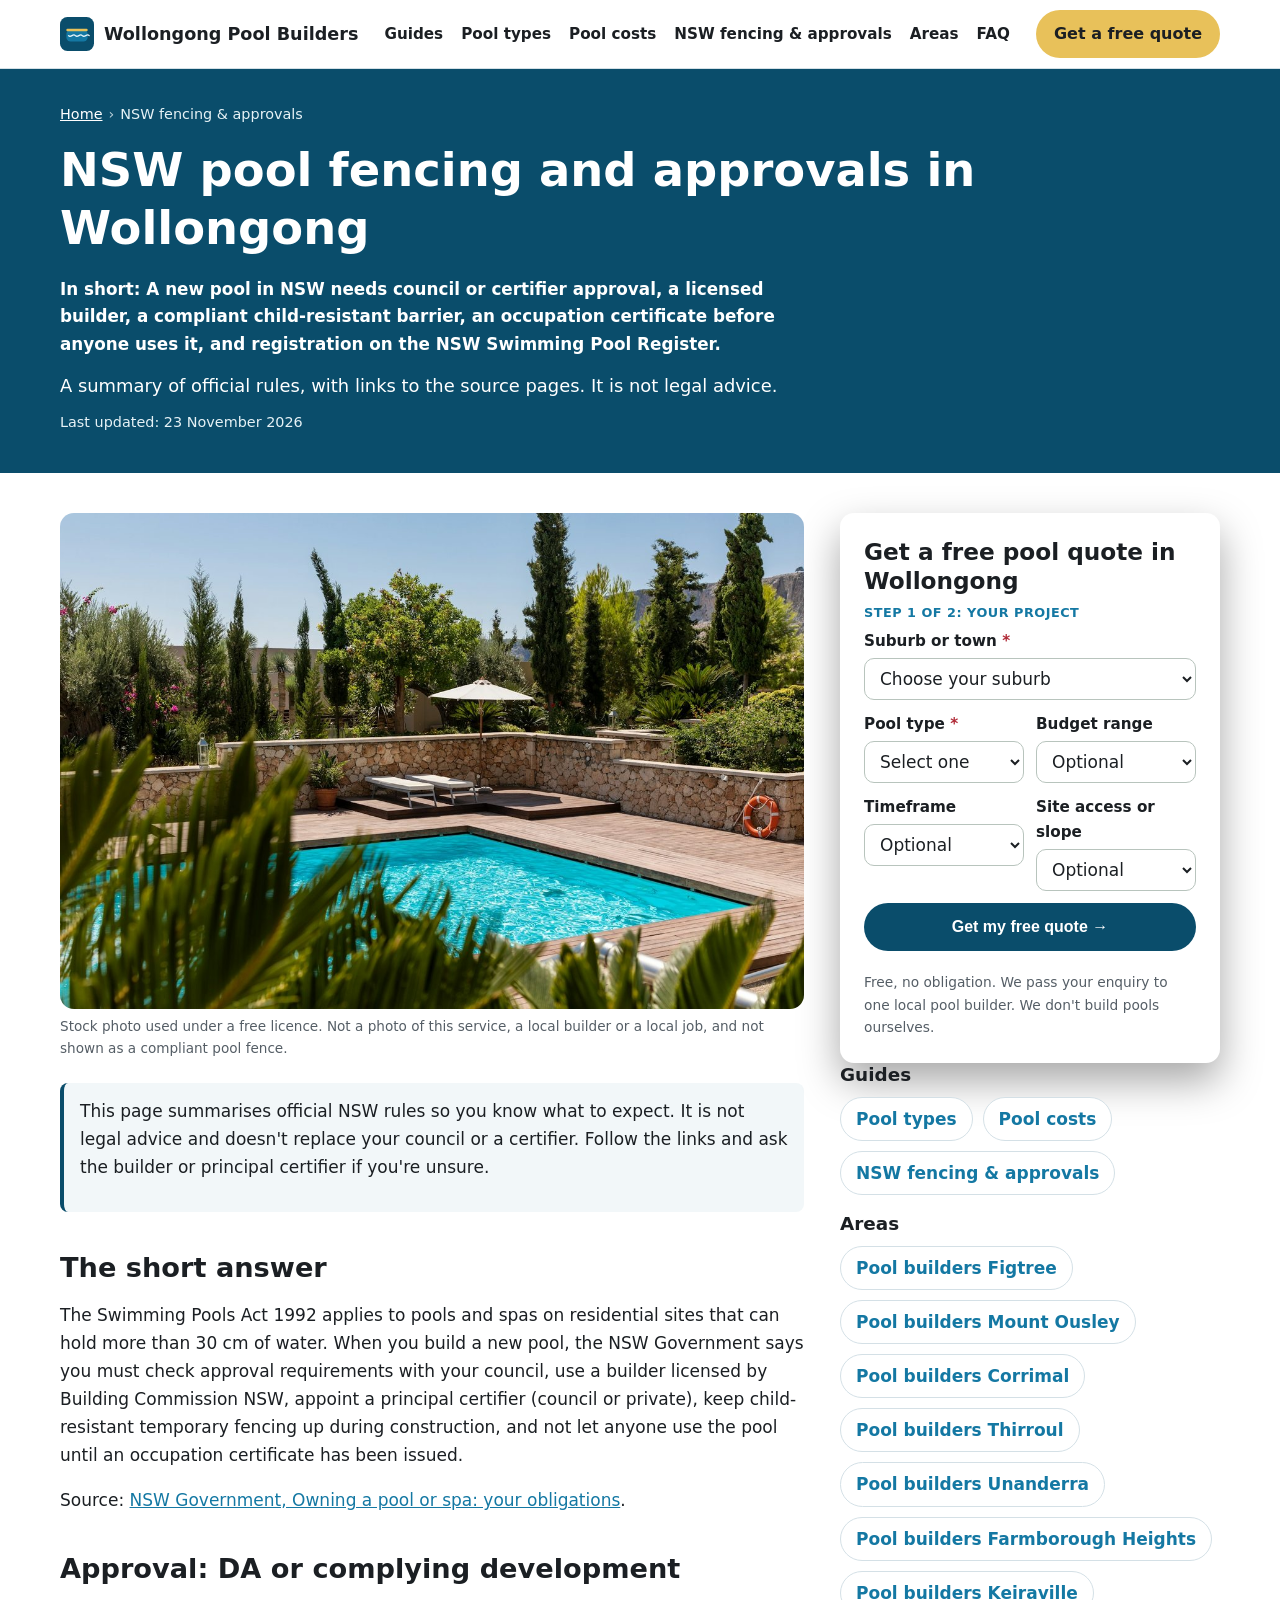
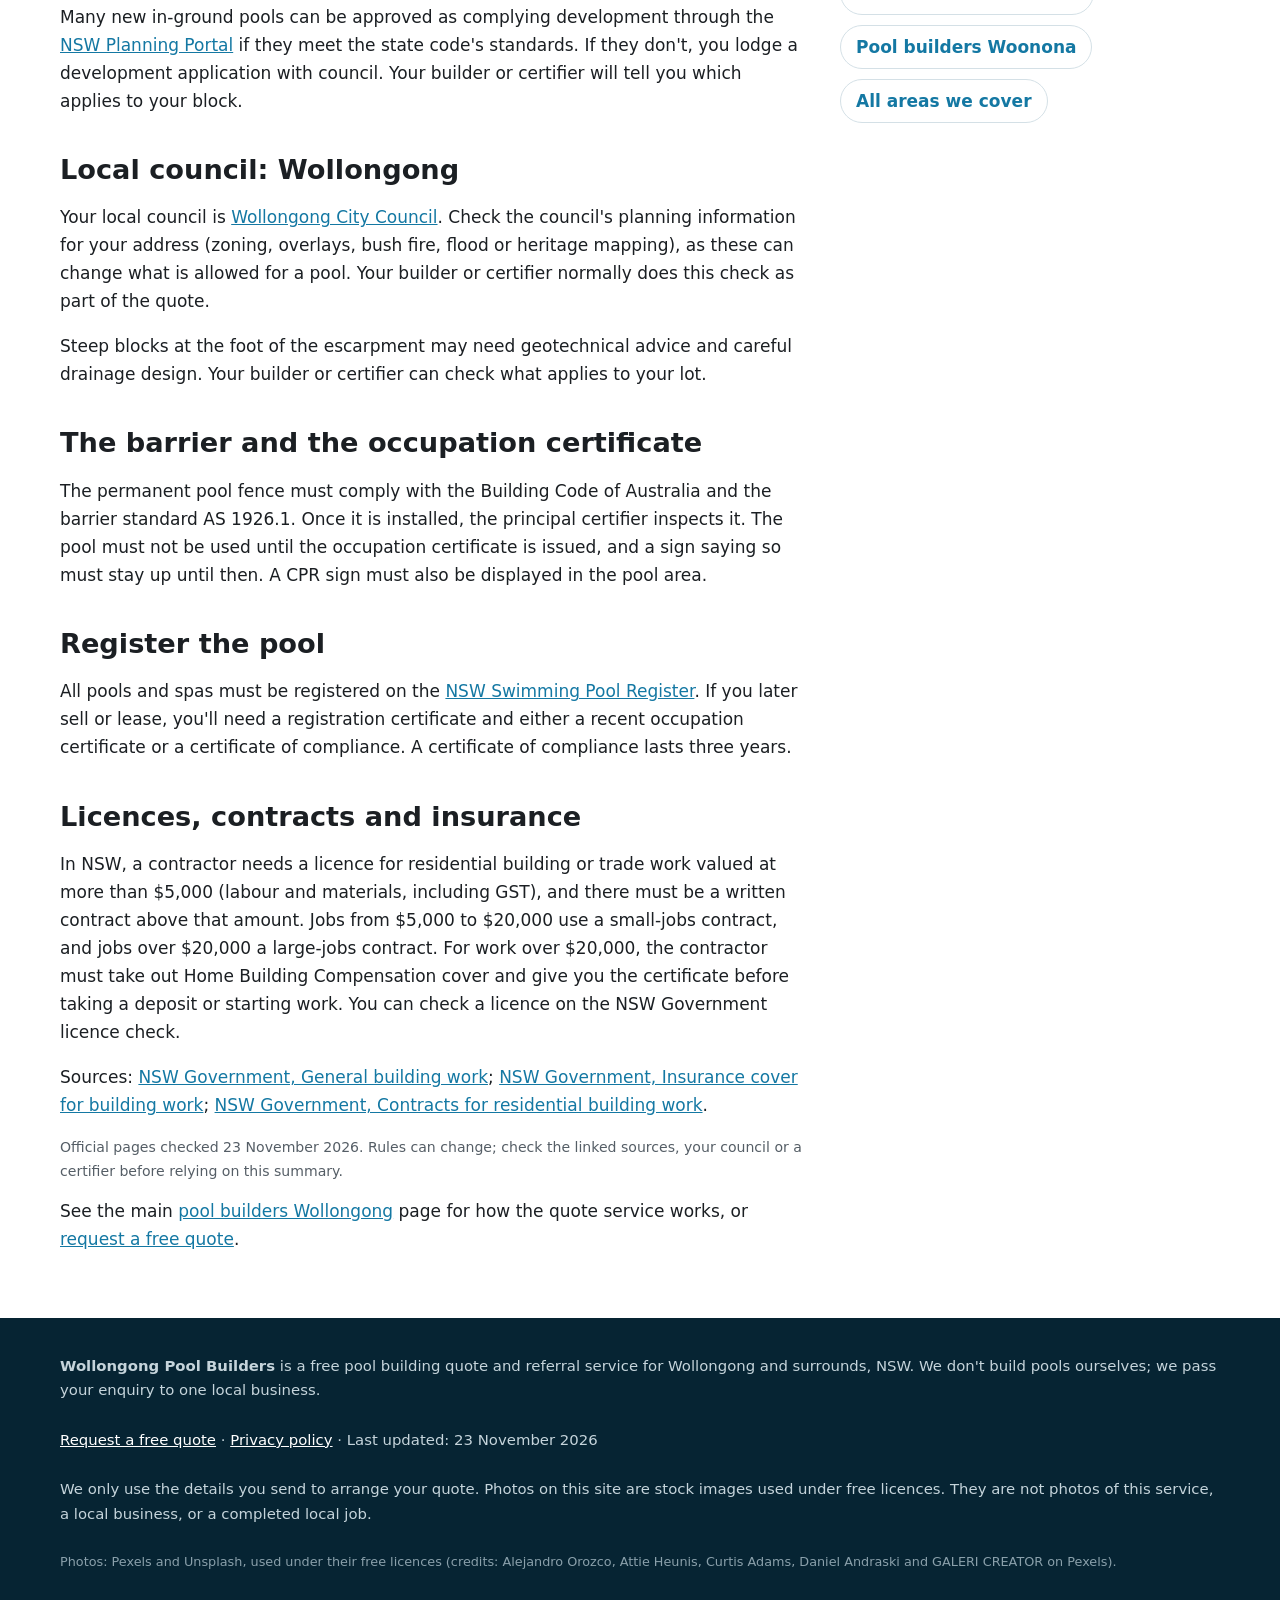
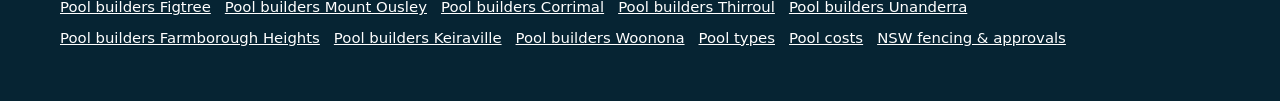
==== nsw-pool-fencing-approvals/index.html @ 01289a47 "Initial site build" ====
<!doctype html>
<html lang="en-AU">
<head>
<meta charset="utf-8">
<!-- Search Console verification meta tag goes here once the property is created -->
<meta name="viewport" content="width=device-width, initial-scale=1">
<title>NSW Pool Fencing and Approvals in Wollongong | Official Rules</title>
<meta name="description" content="NSW pool approvals, safety barrier rules and registration for Wollongong, summarised from official sources with links.">
<link rel="canonical" href="https://wollongongpoolbuilders.com.au/nsw-pool-fencing-approvals/">
<link rel="icon" href="/favicon.svg" type="image/svg+xml">
<meta name="theme-color" content="#0a4d6b">
<meta property="og:type" content="article">
<meta property="og:locale" content="en_AU">
<meta property="og:site_name" content="Wollongong Pool Builders">
<meta property="og:title" content="NSW Pool Fencing and Approvals in Wollongong | Official Rules">
<meta property="og:description" content="NSW pool approvals, safety barrier rules and registration for Wollongong, summarised from official sources with links.">
<meta property="og:url" content="https://wollongongpoolbuilders.com.au/nsw-pool-fencing-approvals/">
<meta property="og:image" content="https://wollongongpoolbuilders.com.au/img/hero.jpg">
<meta name="twitter:card" content="summary_large_image">
<meta name="twitter:image" content="https://wollongongpoolbuilders.com.au/img/hero.jpg">
<script>document.documentElement.classList.add('js')</script>
<link rel="stylesheet" href="/styles.css">
<!-- GA4: Google tag (gtag.js) goes here once the GA4 property for wollongongpoolbuilders.com.au is created.
<script async src="https://www.googletagmanager.com/gtag/js?id=G-XXXXXXXXXX"></script>
<script>window.dataLayer=window.dataLayer||[];function gtag(){dataLayer.push(arguments);}gtag('js',new Date());gtag('config','G-XXXXXXXXXX');</script>
-->
<script type="application/ld+json">
{
 "@context": "https://schema.org",
 "@type": "WebPage",
 "@id": "https://wollongongpoolbuilders.com.au/nsw-pool-fencing-approvals/#webpage",
 "url": "https://wollongongpoolbuilders.com.au/nsw-pool-fencing-approvals/",
 "name": "NSW Pool Fencing and Approvals in Wollongong | Official Rules",
 "description": "NSW pool approvals, safety barrier rules and registration for Wollongong, summarised from official sources with links.",
 "inLanguage": "en-AU",
 "dateModified": "2026-11-23",
 "isPartOf": {
  "@id": "https://wollongongpoolbuilders.com.au/#website"
 }
}
</script>
<script type="application/ld+json">
{
 "@context": "https://schema.org",
 "@type": "BreadcrumbList",
 "itemListElement": [
  {
   "@type": "ListItem",
   "position": 1,
   "name": "Home",
   "item": "https://wollongongpoolbuilders.com.au/"
  },
  {
   "@type": "ListItem",
   "position": 2,
   "name": "NSW Pool Fencing and Approvals in Wollongong",
   "item": "https://wollongongpoolbuilders.com.au/nsw-pool-fencing-approvals/"
  }
 ]
}
</script>
<script type="application/ld+json">
{
 "@context": "https://schema.org",
 "@type": "Service",
 "@id": "https://wollongongpoolbuilders.com.au/nsw-pool-fencing-approvals/#service",
 "name": "NSW Pool Fencing and Approvals in Wollongong",
 "serviceType": "Pool builder referral and quote service",
 "url": "https://wollongongpoolbuilders.com.au/nsw-pool-fencing-approvals/",
 "provider": {
  "@type": "Organization",
  "name": "Wollongong Pool Builders",
  "url": "https://wollongongpoolbuilders.com.au/"
 },
 "areaServed": [
  {
   "@type": "Place",
   "name": "Wollongong, NSW"
  }
 ]
}
</script>
</head>
<body>
<a class="skip-link" href="#main">Skip to content</a>
<header class="site-header">
  <div class="wrap">
    <a class="brand" href="/" aria-label="Wollongong Pool Builders home">
      <svg viewBox="0 0 64 64" aria-hidden="true"><rect width="64" height="64" rx="14" fill="#0a4d6b"/><rect x="12" y="24" width="40" height="22" rx="8" fill="#1478a3"/><path d="M16 35c5 5 8-5 13 0s8-5 13 0 8-5 13 0" fill="none" stroke="#e8f6fb" stroke-width="2.4" stroke-linecap="round"/><rect x="12" y="22" width="40" height="5" rx="2" fill="#e8c15a"/></svg>
      Wollongong Pool Builders
    </a>
    <nav class="nav" aria-label="Main">
      <a href="/#guides">Guides</a><a href="/pool-types/">Pool types</a><a href="/pool-costs/">Pool costs</a><a href="/nsw-pool-fencing-approvals/">NSW fencing &amp; approvals</a><a href="/#areas">Areas</a><a href="/#faq">FAQ</a>
    </nav>
    <a class="btn btn-call header-call" href="#quote">Get a free quote</a>
  </div>
</header>
<main id="main">
<section class="page-hero" aria-labelledby="h1">
  <div class="wrap">
    <nav class="crumbs" aria-label="Breadcrumb"><ol><li><a href="/">Home</a></li><li aria-current="page">NSW fencing &amp; approvals</li></ol></nav>
    <h1 id="h1">NSW pool fencing and approvals in Wollongong</h1>
    <p class="summary">In short: A new pool in NSW needs council or certifier approval, a licensed builder, a compliant child-resistant barrier, an occupation certificate before anyone uses it, and registration on the NSW Swimming Pool Register.</p>
    <p class="lead">A summary of official rules, with links to the source pages. It is not legal advice.</p>
    <p class="updated">Last updated: 23 November 2026</p>
  </div>
</section>
<div class="wrap page-grid">
  <article class="page-body">
<figure><img src="/img/rules.jpg" width="1200" height="800" style="aspect-ratio:3/2;object-fit:cover" alt="Backyard in-ground pool with a surrounding wall and timber deck, used only as a general illustration" decoding="async"><figcaption>Stock photo used under a free licence. Not a photo of this service, a local builder or a local job, and not shown as a compliant pool fence.</figcaption></figure>

<div class="callout"><p>This page summarises official NSW rules so you know what to expect. It is not legal advice and doesn't replace your council or a certifier. Follow the links and ask the builder or principal certifier if you're unsure.</p></div>
<h2>The short answer</h2>
<p>The Swimming Pools Act 1992 applies to pools and spas on residential sites that can hold more than 30 cm of water. When you build a new pool, the NSW Government says you must check approval requirements with your council, use a builder licensed by Building Commission NSW, appoint a principal certifier (council or private), keep child-resistant temporary fencing up during construction, and not let anyone use the pool until an occupation certificate has been issued.</p>
<p>Source: <a href="https://www.nsw.gov.au/housing-and-construction/building-or-renovating-a-home/pools-and-pool-safety/owner-obligations" rel="noopener">NSW Government, Owning a pool or spa: your obligations</a>.</p>
<h2>Approval: DA or complying development</h2>
<p>Many new in-ground pools can be approved as complying development through the <a href="https://www.planningportal.nsw.gov.au/onlinecdc" rel="noopener">NSW Planning Portal</a> if they meet the state code's standards. If they don't, you lodge a development application with council. Your builder or certifier will tell you which applies to your block.</p>
<h2>Local council: Wollongong</h2>
<p>Your local council is <a href="https://wollongong.nsw.gov.au/" rel="noopener">Wollongong City Council</a>. Check the council's planning information for your address (zoning, overlays, bush fire, flood or heritage mapping), as these can change what is allowed for a pool. Your builder or certifier normally does this check as part of the quote.</p>
<p>Steep blocks at the foot of the escarpment may need geotechnical advice and careful drainage design. Your builder or certifier can check what applies to your lot.</p>
<h2>The barrier and the occupation certificate</h2>
<p>The permanent pool fence must comply with the Building Code of Australia and the barrier standard AS 1926.1. Once it is installed, the principal certifier inspects it. The pool must not be used until the occupation certificate is issued, and a sign saying so must stay up until then. A CPR sign must also be displayed in the pool area.</p>
<h2>Register the pool</h2>
<p>All pools and spas must be registered on the <a href="https://www.swimmingpoolregister.nsw.gov.au/" rel="noopener">NSW Swimming Pool Register</a>. If you later sell or lease, you'll need a registration certificate and either a recent occupation certificate or a certificate of compliance. A certificate of compliance lasts three years.</p>
<h2>Licences, contracts and insurance</h2>
<p>In NSW, a contractor needs a licence for residential building or trade work valued at more than $5,000 (labour and materials, including GST), and there must be a written contract above that amount. Jobs from $5,000 to $20,000 use a small-jobs contract, and jobs over $20,000 a large-jobs contract. For work over $20,000, the contractor must take out Home Building Compensation cover and give you the certificate before taking a deposit or starting work. You can check a licence on the NSW Government licence check.</p>
<p>Sources: <a href="https://www.nsw.gov.au/business-and-economy/licences-and-credentials/building-and-trade-licences-and-registrations/general-building-work" rel="noopener">NSW Government, General building work</a>; <a href="https://www.nsw.gov.au/business-and-economy/licences-and-credentials/building-and-trade-licences-and-registrations/insurance-cover" rel="noopener">NSW Government, Insurance cover for building work</a>; <a href="https://www.nsw.gov.au/housing-and-construction/building-or-renovating-a-home/preparing/contracts" rel="noopener">NSW Government, Contracts for residential building work</a>.</p>
<p class="sources">Official pages checked 23 November 2026. Rules can change; check the linked sources, your council or a certifier before relying on this summary.</p>

<p class="home-link">See the main <a href="/">pool builders Wollongong</a> page for how the quote service works, or <a href="#quote">request a free quote</a>.</p>
  </article>
  <aside class="page-aside">
    <div class="hero-form-card" id="quote">
      <h2 id="quote-h">Get a free pool quote in Wollongong</h2>
      <form class="quote-form two-step" id="quote-form" data-form="pool_builder_quote" action="https://formsubmit.co/quotes@wollongongpoolbuilders.com.au" method="post" novalidate>
        <input type="hidden" name="_subject" value="New quote request – wollongongpoolbuilders.com.au">
        <input type="hidden" name="_captcha" value="true">
        <input type="hidden" name="_template" value="table">
        <input type="hidden" name="_next" value="https://wollongongpoolbuilders.com.au/thanks.html?lead=1">
        <input type="hidden" name="_autoresponse" value="Thanks for your pool building request. We&#x27;ve received it and are passing it to a local pool builder, who&#x27;ll be in touch about your project.">
        <input type="text" name="_honey" style="display:none" tabindex="-1" autocomplete="off" aria-hidden="true">
        <input type="hidden" name="source" value="wollongongpoolbuilders.com.au">
        <input type="hidden" name="page" value="/nsw-pool-fencing-approvals/">
        <fieldset class="step step-1">
          <legend class="step-label">Step 1 of 2: your project</legend>
          <div class="full"><label for="suburb">Suburb or town <span class="req" aria-hidden="true">*</span></label>
            <select id="suburb" name="suburb" required><option value="">Choose your suburb</option><option>Wollongong</option><option>North Wollongong</option><option>West Wollongong</option><option>Gwynneville</option><option>Keiraville</option><option>Mount Ousley</option><option>Mount Keira</option><option>Mangerton</option><option>Mount St Thomas</option><option>Figtree</option><option>Cordeaux Heights</option><option>Farmborough Heights</option><option>Unanderra</option><option>Berkeley</option><option>Lake Heights</option><option>Warrawong</option><option>Port Kembla</option><option>Kanahooka</option><option>Koonawarra</option><option>Dapto</option><option>Horsley</option><option>Wongawilli</option><option>Fairy Meadow</option><option>Towradgi</option><option>Balgownie</option><option>Corrimal</option><option>Tarrawanna</option><option>Bellambi</option><option>Woonona</option><option>Bulli</option><option>Thirroul</option><option>Austinmer</option><option value="Other">Other (tell us below)</option></select></div>
          <div class="full other-wrap"><label for="suburb_other">Other suburb or town</label><input id="suburb_other" name="suburb_other" type="text" autocomplete="address-level2"></div>
          <div><label for="proj_type">Pool type <span class="req" aria-hidden="true">*</span></label>
            <select id="proj_type" name="pool_type" required><option value="">Select one</option><option>Concrete</option><option>Fibreglass</option><option>Plunge</option><option>Not sure</option></select></div>
          <div><label for="budget">Budget range</label>
            <select id="budget" name="budget"><option value="">Optional</option><option>Under $40,000</option><option>$40,000–$70,000</option><option>$70,000–$100,000</option><option>$100,000–$150,000</option><option>$150,000 or more</option><option>Not sure / want advice</option></select></div>
          <div><label for="timeframe">Timeframe</label>
            <select id="timeframe" name="timeframe"><option value="">Optional</option><option>ASAP / within a month</option><option>Next 1–3 months</option><option>3–6 months</option><option>6–12 months</option><option>Just researching</option></select></div>
          <div><label for="extra1">Site access or slope</label>
            <select id="extra1" name="site_access"><option value="">Optional</option><option>Easy access, fairly level</option><option>Narrow side access</option><option>Sloping block</option><option>Restricted access / tight site</option><option>Not sure</option></select></div>
          <div class="full js-only"><button class="btn btn-primary btn-block" type="button" id="to-step-2">Get my free quote →</button></div>
          <p class="microcopy full">Free, no obligation. We pass your enquiry to one local pool builder. We don't build pools ourselves.</p>
          <p class="form-error full" id="step1-error" role="alert" hidden>Please choose your suburb and pool type.</p>
        </fieldset>
        <fieldset class="step step-2" id="step-2">
          <legend class="step-label">Step 2 of 2: your details</legend>
          <div><label for="name">Name <span class="req" aria-hidden="true">*</span></label><input id="name" name="name" type="text" autocomplete="name" required></div>
          <div><label for="phone">Phone <span class="req" aria-hidden="true">*</span></label><input id="phone" name="phone" type="tel" autocomplete="tel" inputmode="tel" required></div>
          <div class="full"><label for="email">Email <span class="req" aria-hidden="true">*</span></label><input id="email" name="email" type="email" autocomplete="email" required></div>
          <div class="full"><label for="message">Anything else we should pass on?</label><textarea id="message" name="message" rows="2" placeholder="e.g. fibreglass family pool in Figtree, sloping backyard, want fencing included"></textarea></div>
          <p class="consent full">By sending this form you agree we can share your details with one local pool builder so they can quote for your project. See our <a href="/privacy.html">privacy policy</a>.</p>
          <div class="full step2-actions"><button class="btn btn-primary" type="submit">Send my quote request</button><button class="btn-link js-only" type="button" id="back-1">← Back</button></div>
        </fieldset>
      </form>
    </div>
    <h3>Guides</h3>
    <ul class="link-list"><li><a href="/pool-types/">Pool types</a></li><li><a href="/pool-costs/">Pool costs</a></li><li><a href="/nsw-pool-fencing-approvals/">NSW fencing &amp; approvals</a></li></ul>
    <h3>Areas</h3>
    <ul class="link-list"><li><a href="/pool-builders-figtree/">Pool builders Figtree</a></li><li><a href="/pool-builders-mount-ousley/">Pool builders Mount Ousley</a></li><li><a href="/pool-builders-corrimal/">Pool builders Corrimal</a></li><li><a href="/pool-builders-thirroul/">Pool builders Thirroul</a></li><li><a href="/pool-builders-unanderra/">Pool builders Unanderra</a></li><li><a href="/pool-builders-farmborough-heights/">Pool builders Farmborough Heights</a></li><li><a href="/pool-builders-keiraville/">Pool builders Keiraville</a></li><li><a href="/pool-builders-woonona/">Pool builders Woonona</a></li><li><a href="/#areas">All areas we cover</a></li></ul>
  </aside>
</div>
</main>
<footer class="site-footer">
  <div class="wrap">
    <p><strong>Wollongong Pool Builders</strong> is a free pool building quote and referral service for Wollongong and surrounds, NSW. We don't build pools ourselves; we pass your enquiry to one local business.</p>
    <p><a href="#quote">Request a free quote</a> · <a href="/privacy.html">Privacy policy</a> · Last updated: 23 November 2026</p>
    <p>We only use the details you send to arrange your quote. Photos on this site are stock images used under free licences. They are not photos of this service, a local business, or a completed local job.</p>
    <p class="credit-line">Photos: Pexels and Unsplash, used under their free licences (credits: Alejandro Orozco, Attie Heunis, Curtis Adams, Daniel Andraski and GALERI CREATOR on Pexels).</p>
    <p class="footer-links"><a href="/pool-builders-figtree/">Pool builders Figtree</a> <a href="/pool-builders-mount-ousley/">Pool builders Mount Ousley</a> <a href="/pool-builders-corrimal/">Pool builders Corrimal</a> <a href="/pool-builders-thirroul/">Pool builders Thirroul</a> <a href="/pool-builders-unanderra/">Pool builders Unanderra</a> <a href="/pool-builders-farmborough-heights/">Pool builders Farmborough Heights</a> <a href="/pool-builders-keiraville/">Pool builders Keiraville</a> <a href="/pool-builders-woonona/">Pool builders Woonona</a> <a href="/pool-types/">Pool types</a> <a href="/pool-costs/">Pool costs</a> <a href="/nsw-pool-fencing-approvals/">NSW fencing &amp; approvals</a></p>
  </div>
</footer>

<div class="mobile-call" aria-label="Quick contact">
  <a class="btn btn-call" href="#quote">Get a free quote</a>
</div>
<script src="/form.js" defer></script>
<script>(function(){var b=document.querySelector('.mobile-call'),q=document.getElementById('quote');if(!b||!q||!('IntersectionObserver' in window))return;new IntersectionObserver(function(e){b.classList.toggle('mc-off',e[0].isIntersecting)},{threshold:.15}).observe(q)})();</script>

</body>
</html>
---- styles.css ----
:root{
  --green:#0a4d6b;--green-2:#1478a3;--yellow:#e8c15a;--ink:#1b1f23;--muted:#555e66;
  --bg:#ffffff;--soft:#f2f7f9;--line:#d4e0e6;--radius:14px;--max:1200px;
}
*{box-sizing:border-box}
html{scroll-behavior:smooth}
body{margin:0;font-family:system-ui,-apple-system,"Segoe UI",Roboto,Arial,sans-serif;color:var(--ink);background:var(--bg);line-height:1.65;font-size:17px;padding-bottom:72px}
@media(min-width:800px){body{padding-bottom:0}}
img,svg{max-width:100%}
a{color:var(--green-2)}
a:focus-visible,button:focus-visible,input:focus-visible,select:focus-visible,textarea:focus-visible{outline:3px solid var(--yellow);outline-offset:2px}
.wrap{max-width:var(--max);margin:0 auto;padding:0 20px}
.skip-link{position:absolute;left:-999px;top:0;background:#fff;padding:8px 12px;z-index:100}
.skip-link:focus{left:8px}
h1,h2,h3{line-height:1.25;margin:0 0 .6em}
h1{font-size:clamp(1.9rem,4.5vw,2.9rem)}
h2{font-size:clamp(1.5rem,3vw,2rem);margin-top:0}
h3{font-size:1.15rem}
p{margin:0 0 1em}

/* header */
.site-header{background:#fff;border-bottom:1px solid var(--line);position:sticky;top:0;z-index:50}
.site-header .wrap{display:flex;align-items:center;justify-content:space-between;gap:16px;padding-top:10px;padding-bottom:10px}
.brand{display:flex;align-items:center;gap:10px;font-weight:800;color:var(--ink);text-decoration:none;font-size:1.1rem}
.brand svg{width:34px;height:34px}
.nav{display:none;gap:18px}
.nav a{color:var(--ink);text-decoration:none;font-weight:600;font-size:.95rem}
.nav a:hover{color:var(--green-2)}
@media(min-width:900px){.nav{display:flex}}

/* buttons */
.btn{display:inline-flex;align-items:center;justify-content:center;gap:8px;font-weight:700;border-radius:999px;padding:13px 22px;text-decoration:none;border:2px solid transparent;cursor:pointer;font-size:1rem}
.btn svg{width:20px;height:20px}
.btn-call{background:var(--yellow);color:#1b1f23}
.btn-call:hover{background:#e8c15a}
.btn-ghost{background:transparent;color:#fff;border-color:rgba(255,255,255,.7)}
.btn-ghost:hover{background:rgba(255,255,255,.12)}
.btn-primary{background:var(--green);color:#fff}
.btn-primary:hover{background:var(--green-2)}
.header-call{display:none}
@media(min-width:600px){.header-call{display:inline-flex;padding:9px 16px}}

/* hero */
.hero{background:linear-gradient(135deg,#0a4d6b 0%,#1478a3 60%,#1478a3 100%);color:#fff;padding:48px 0 56px}
.hero .wrap{display:grid;gap:32px}
@media(min-width:900px){.hero .wrap{grid-template-columns:1.15fr .85fr;align-items:center}}
.hero p.lead{font-size:1.15rem;color:#e6f2f6;max-width:38em}
.hero .ctas{display:flex;flex-wrap:wrap;gap:12px;margin:22px 0 18px}
.ticks{list-style:none;padding:0;margin:0;display:grid;gap:6px;color:#e6f2f6}
.ticks li{display:flex;gap:8px;align-items:flex-start}
.ticks svg{flex:0 0 20px;width:20px;height:20px;margin-top:3px}
.hero-card{background:#fff;color:var(--ink);border-radius:var(--radius);padding:22px;box-shadow:0 12px 30px rgba(0,0,0,.18)}
.hero-card h2{font-size:1.25rem}
.hero-card ol{margin:0;padding-left:1.2em}
.hero-card li{margin-bottom:.5em}

/* sections */
section{padding:56px 0}
section.alt{background:var(--soft)}
.intro{max-width:46em}
.grid{display:grid;gap:18px}
@media(min-width:700px){.grid-2{grid-template-columns:1fr 1fr}.grid-3{grid-template-columns:repeat(3,1fr)}}
.card{background:#fff;border:1px solid var(--line);border-radius:var(--radius);padding:20px}
.card .size{display:inline-block;background:var(--green);color:#fff;font-weight:800;border-radius:8px;padding:3px 10px;margin-bottom:8px}
.icon{width:36px;height:36px;color:var(--green);margin-bottom:6px}

table{width:100%;border-collapse:collapse;background:#fff;border-radius:var(--radius);overflow:hidden;border:1px solid var(--line)}
caption{text-align:left;font-weight:700;padding:0 0 10px}
th,td{padding:12px 14px;text-align:left;border-bottom:1px solid var(--line);vertical-align:top}
th{background:#e6eef2;font-size:.95rem}
.table-scroll{overflow-x:auto}
.note{font-size:.93rem;color:var(--muted)}
.yes h3{color:var(--green)}
.no h3{color:#b02a37}
ul.clean{padding-left:1.1em;margin:0}
ul.clean li{margin-bottom:.35em}

.areas{display:flex;flex-wrap:wrap;gap:8px;list-style:none;padding:0;margin:0 0 1em}
.areas li{background:#fff;border:1px solid var(--line);border-radius:999px;padding:6px 14px;font-size:.95rem}

/* faq */
details{background:#fff;border:1px solid var(--line);border-radius:var(--radius);padding:4px 18px;margin-bottom:10px}
summary{cursor:pointer;font-weight:700;padding:12px 0;list-style:none}
summary::-webkit-details-marker{display:none}
summary::after{content:"+";float:right;font-size:1.3rem;line-height:1;color:var(--green)}
details[open] summary::after{content:"–"}

/* form */
.quote{background:var(--green);color:#fff}
.quote .wrap{display:grid;gap:28px}
@media(min-width:900px){.quote .wrap{grid-template-columns:.8fr 1.2fr}}
.quote p{color:#e6f2f6}
form.quote-form{background:#fff;color:var(--ink);border-radius:var(--radius);padding:22px;display:grid;gap:14px}
@media(min-width:600px){form.quote-form{grid-template-columns:1fr 1fr}.full{grid-column:1/-1}}
label{display:block;font-weight:600;font-size:.95rem;margin-bottom:4px}
input,select,textarea{width:100%;font:inherit;padding:11px 12px;border:1.5px solid #b8c4bd;border-radius:10px;background:#fff;color:var(--ink)}
textarea{min-height:110px;resize:vertical}
.req{color:#b02a37}
.consent{font-size:.88rem;color:var(--muted)}

/* footer */
.site-footer{background:#062433;color:#c5d4db;padding:36px 0;font-size:.93rem}
.site-footer a{color:#fff}
.site-footer .wrap{display:grid;gap:10px}

/* sticky mobile call bar */
.mobile-call{position:fixed;left:0;right:0;bottom:0;z-index:60;display:flex;gap:8px;padding:10px 12px;background:#fff;border-top:1px solid var(--line);box-shadow:0 -6px 18px rgba(0,0,0,.08)}
.mobile-call .btn{flex:1;padding:12px 10px}
@media(min-width:800px){.mobile-call{display:none}}

.legal{max-width:46em;padding:40px 20px 60px;margin:0 auto}
.legal h1{font-size:2rem}

/* images */
.about-grid{display:grid;gap:28px;align-items:center}
@media(min-width:900px){.about-grid{grid-template-columns:1.2fr .8fr}}
figure{margin:0}
.photo img{width:100%;height:auto;display:block;border-radius:var(--radius)}
.photo figcaption,.size-figs figcaption{font-size:.85rem;color:var(--muted);margin-top:6px}
.local-photo{max-width:720px;margin-top:8px}
.size-figs{display:grid;gap:14px;margin:6px 0 10px;grid-template-columns:1fr}
@media(min-width:600px){.size-figs{grid-template-columns:1fr 1fr}}
.size-figs img{width:100%;height:auto;display:block;border-radius:10px;border:1px solid var(--line);background:#f2f7f9}
.size-figs figcaption{font-weight:700;color:var(--ink)}
.credits{font-size:.8rem;color:#8aa0ab}

/* banner hero */
.hero{position:relative;overflow:hidden;background:#062433;padding:56px 0 64px}
.hero-bg,.hero-bg img{position:absolute;inset:0;width:100%;height:100%}
.hero-bg img{object-fit:cover;object-position:center 40%;filter:brightness(1.08)}
.hero::before{content:"";position:absolute;inset:0;z-index:1;background:linear-gradient(90deg,rgba(6,30,48,.82) 0%,rgba(6,30,48,.55) 42%,rgba(6,30,48,.22) 100%)}
.hero .wrap.hero-grid{position:relative;z-index:2;display:grid;gap:32px;align-items:center}
@media(min-width:960px){.hero .wrap.hero-grid{grid-template-columns:1.05fr .95fr;gap:48px}.hero{padding:72px 0 80px}}
.hero h1{text-shadow:0 2px 4px rgba(0,0,0,.45),0 4px 22px rgba(0,0,0,.45)}
.hero .lead,.hero .updated{text-shadow:0 1px 3px rgba(0,0,0,.6)}
.hero-copy .ticks{margin:6px 0 20px}
.hero-copy .ctas{margin:0}
.hero-form-card{background:#fff;color:var(--ink);border-radius:var(--radius);padding:24px;box-shadow:0 18px 40px rgba(0,0,0,.35);scroll-margin-top:80px}
.hero-form-card h2{font-size:1.45rem;margin-bottom:.3em}
.hero-form-card .form-intro{color:var(--muted);font-size:.95rem;margin-bottom:12px}
.hero-form-card form.quote-form{padding:0;box-shadow:none;border-radius:0;gap:12px}
.hero-form-card input,.hero-form-card select,.hero-form-card textarea{padding:9px 11px}
.hero-form-card textarea{min-height:72px}
.hero-form-card .consent{margin:10px 0 0}
.photo-credit{position:absolute;right:10px;bottom:6px;z-index:2;margin:0;font-size:.72rem;color:rgba(255,255,255,.8)}
.photo-credit a{color:#fff}
.how-card{background:#fff;color:var(--ink);border-radius:var(--radius);padding:22px}
.how-card ol{margin:0;padding-left:1.2em}.how-card li{margin-bottom:.5em}

/* v2 */
.hero .lead{color:#fff}
.updated{font-size:.85rem;color:#e6f2f6;margin:14px 0 0}
.updated-dark{font-size:.9rem;color:var(--muted);font-weight:600;margin-top:-.4em}
fieldset{border:0;margin:0;padding:0;min-width:0}
.step{display:grid;gap:12px;grid-template-columns:1fr}
@media(min-width:600px){.step{grid-template-columns:1fr 1fr}}
.step-label{font-size:.8rem;font-weight:700;text-transform:uppercase;letter-spacing:.04em;color:var(--green-2);margin-bottom:6px;padding:0}
.step-2{margin-top:16px}
.js .is-step-1 .step-2{display:none}
.js .is-step-2 .step-1{display:none}
.js .is-step-2 .step-2{margin-top:0}
.js-only{display:none}
.js .js-only{display:block}
.js .step2-actions .js-only{display:inline-block}
.other-wrap{display:none}.other-wrap.show{display:block}
html:not(.js) .other-wrap{display:block}
.btn-block{width:100%}
.btn-link{background:none;border:0;color:var(--green-2);font:inherit;font-weight:600;cursor:pointer;margin-left:14px;text-decoration:underline}
.microcopy{font-size:.86rem;color:var(--muted);margin:0}
.form-error{color:#b02a37;font-weight:600;font-size:.9rem;margin:0}
[aria-invalid="true"]{border-color:#b02a37}
.hero-form-card .quote-form{display:block}
.trust{background:#062433;color:#e6f2f6;padding:16px 0}
.trust-list{list-style:none;margin:0 auto;display:grid;gap:10px 24px;grid-template-columns:1fr}
@media(min-width:700px){.trust-list{grid-template-columns:1fr 1fr}}
@media(min-width:1000px){.trust-list{grid-template-columns:repeat(4,1fr)}}
.trust-list li{display:flex;gap:8px;align-items:flex-start;font-size:.95rem}
.trust-list svg{flex:0 0 20px;width:20px;height:20px;color:var(--yellow);margin-top:3px}
.trust-list strong{color:#fff}
ol.steps{list-style:none;padding:0;margin:0 0 16px}
.step-num{display:inline-grid;place-items:center;width:34px;height:34px;border-radius:50%;background:var(--yellow);color:#1b1f23;font-weight:800;margin-bottom:8px}
.equiv{font-weight:700;color:var(--green-2);margin:-.2em 0 .5em}
.price-table td{white-space:nowrap}
.area-groups{display:grid;gap:8px 28px;margin-bottom:12px}
@media(min-width:800px){.area-groups{grid-template-columns:1fr 1fr}}
.area-group h3{font-size:1rem;margin:10px 0 8px}
/* photo cards */
.photo-cards{display:grid;gap:20px;grid-template-columns:1fr;margin:10px 0 28px}
@media(min-width:620px){.photo-cards{grid-template-columns:1fr 1fr}}
@media(min-width:1000px){.photo-cards{grid-template-columns:repeat(4,1fr)}}
.photo-card{position:relative;display:flex;flex-direction:column;background:#fff;border:1px solid var(--line);border-radius:var(--radius);overflow:hidden;text-decoration:none;color:var(--ink);box-shadow:0 6px 18px rgba(0,0,0,.06);transition:transform .15s,box-shadow .15s}
.photo-card:hover{transform:translateY(-2px);box-shadow:0 10px 24px rgba(0,0,0,.1)}
.pc-img{display:block;aspect-ratio:4/3;overflow:hidden;background:#f2f7f9}
.pc-img img{width:100%;height:100%;object-fit:cover;display:block}
.pc-svg img{object-fit:contain;padding:12px}
.pc-icon{position:absolute;left:18px;top:-26px;width:52px;height:52px;border-radius:50%;background:var(--yellow);color:#062433;display:grid;place-items:center;border:4px solid #fff;box-shadow:0 4px 10px rgba(0,0,0,.15)}
.pc-icon svg{width:24px;height:24px}
.pc-body{position:relative;display:block;padding:34px 18px 18px}
.pc-title{display:block;font-size:1.1rem;margin-bottom:6px}
.pc-text{display:block;font-size:.95rem;color:var(--muted)}
.more-jobs h3{margin-bottom:.4em}
/* truck band */
.band-wrap{padding:8px 0 48px}
.truck-band{position:relative;border-radius:var(--radius);overflow:hidden;min-height:260px;display:flex;align-items:flex-end}
.truck-band img{position:absolute;inset:0;width:100%;height:100%;object-fit:cover;object-position:center 60%}
.truck-band::after{content:"";position:absolute;inset:0;background:linear-gradient(90deg,rgba(6,30,48,.72) 0%,rgba(6,30,48,.35) 55%,rgba(6,30,48,0) 100%)}
.band-text{position:relative;z-index:1;padding:28px;max-width:560px}
.band-line{color:#fff;font-size:clamp(1.4rem,3vw,2rem);font-weight:800;line-height:1.2;margin:0 0 16px;text-shadow:0 2px 8px rgba(0,0,0,.4)}
@media(min-width:900px){.truck-band{min-height:420px;align-items:center}.band-text{padding:44px}}
.closing-inner{display:grid;gap:12px;align-items:center}
@media(min-width:900px){.quote .wrap.closing-inner{grid-template-columns:1fr auto}}
.closing-grid{display:grid;gap:28px;align-items:center}
@media(min-width:900px){.quote .wrap.closing-grid{grid-template-columns:.9fr 1.1fr}}
.closing-photo img{width:100%;height:auto;display:block;border-radius:var(--radius);box-shadow:0 12px 30px rgba(0,0,0,.25)}

/* How it works step photos */
.step-card{padding:0;overflow:hidden;display:flex;flex-direction:column}
.step-img{display:block;aspect-ratio:3/2;background:#e6eef2}
.step-img img{display:block;width:100%;height:100%;object-fit:cover;border-radius:var(--radius) var(--radius) 0 0}
.step-body{position:relative;padding:30px 20px 20px}
.step-card .step-num{position:absolute;top:-21px;left:20px;width:42px;height:42px;margin:0;font-size:1.1rem;border:3px solid #fff;box-shadow:0 2px 6px rgba(0,0,0,.18)}
.step-card h3{margin-top:0}

/* seo-pages-v1 */
.page-hero{background:var(--green);color:#fff;padding:34px 0 38px}
.page-hero h1{color:#fff;margin-bottom:.4em}
.page-hero .lead{color:#fff;font-size:1.12rem;max-width:44em;margin-bottom:.6em}
.page-hero .updated{color:#e6f2f6;font-size:.9rem;margin:0}
.crumbs{font-size:.9rem;margin-bottom:14px;color:#e6f2f6}
.crumbs ol{list-style:none;padding:0;margin:0;display:flex;flex-wrap:wrap;gap:6px}
.crumbs li+li::before{content:"›";margin-right:6px;opacity:.8}
.crumbs a{color:#fff}
.page-grid{display:grid;gap:36px;padding-top:40px;padding-bottom:48px}
@media(min-width:960px){.page-grid{grid-template-columns:minmax(0,1fr) 380px;align-items:start}.page-aside{position:sticky;top:84px}}
.page-body h2{margin-top:1.4em;font-size:clamp(1.3rem,2.6vw,1.7rem)}
.page-body h2:first-child{margin-top:0}
.page-body figure{margin:0 0 1.4em}
.page-body figure img{width:100%;height:auto;border-radius:var(--radius);display:block}
.page-body figcaption{font-size:.85rem;color:var(--muted);margin-top:6px}
.page-body table{width:100%;border-collapse:collapse;margin:0 0 1.2em}
.page-body th,.page-body td{border:1px solid var(--line);padding:8px 10px;text-align:left;vertical-align:top}
.page-body .callout{background:var(--soft);border-left:4px solid var(--green);padding:14px 16px;border-radius:8px;margin:0 0 1.2em}
.page-body .sources{font-size:.88rem;color:var(--muted)}
.link-list{display:flex;flex-wrap:wrap;gap:10px;list-style:none;padding:0;margin:0 0 1em}
.link-list a{display:inline-block;background:#fff;border:1px solid var(--line);border-radius:999px;padding:7px 15px;text-decoration:none;font-weight:600}
.link-list a:hover{border-color:var(--green)}
.areas a{text-decoration:none;font-weight:600}
.guide-cards{display:grid;gap:16px}
@media(min-width:700px){.guide-cards{grid-template-columns:repeat(3,1fr)}}
.guide-cards a{display:block;background:#fff;border:1px solid var(--line);border-radius:var(--radius);padding:18px;text-decoration:none;color:var(--ink)}
.guide-cards a strong{display:block;color:var(--green-2);font-size:1.08rem;margin-bottom:4px}
.guide-cards a:hover{border-color:var(--green)}
.footer-links{display:flex;flex-wrap:wrap;gap:6px 14px}

/* site-specific */
.photo-note{font-size:.8rem;color:var(--muted);margin-top:8px}
.disclaimer{background:#fff8e6;border:1px solid #f0d58a;border-radius:var(--radius);padding:16px 18px;font-size:.95rem}

/* summary-v1 */
.summary{font-size:1.05rem;font-weight:600;max-width:44em;margin:0 0 .7em}
.hero .summary,.page-hero .summary{color:#fff}

/* pool sites */
.hero .h3-tag{font-size:1.05rem;color:#e6f2f6;margin:0 0 14px;max-width:38em}
.credit-line{font-size:.8rem;color:#8aa0ab}
.page-aside .microcopy{margin-top:8px}
.callout strong{color:var(--ink)}
.factor-grid{display:grid;gap:14px}
@media(min-width:700px){.factor-grid{grid-template-columns:1fr 1fr}}
.type-grid .photo-card{min-height:100%}

.narrow-copy{max-width:860px}
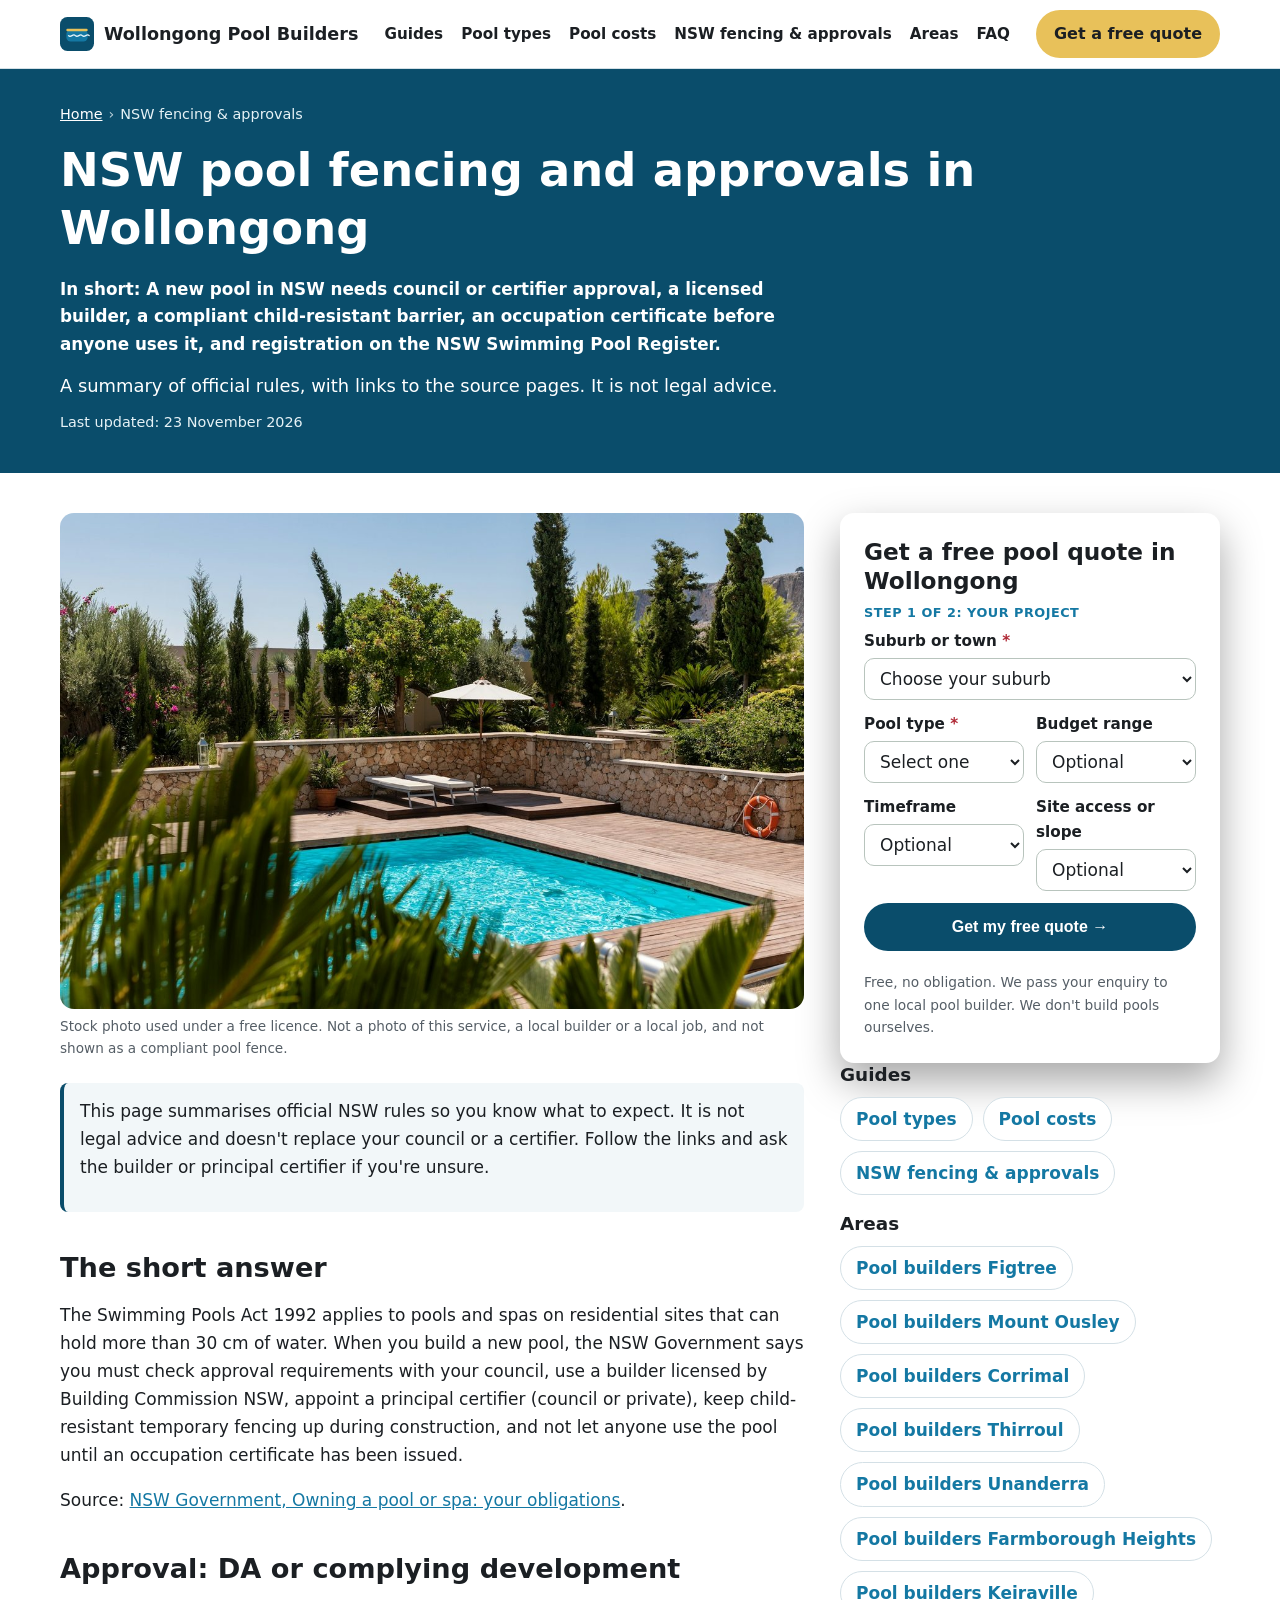
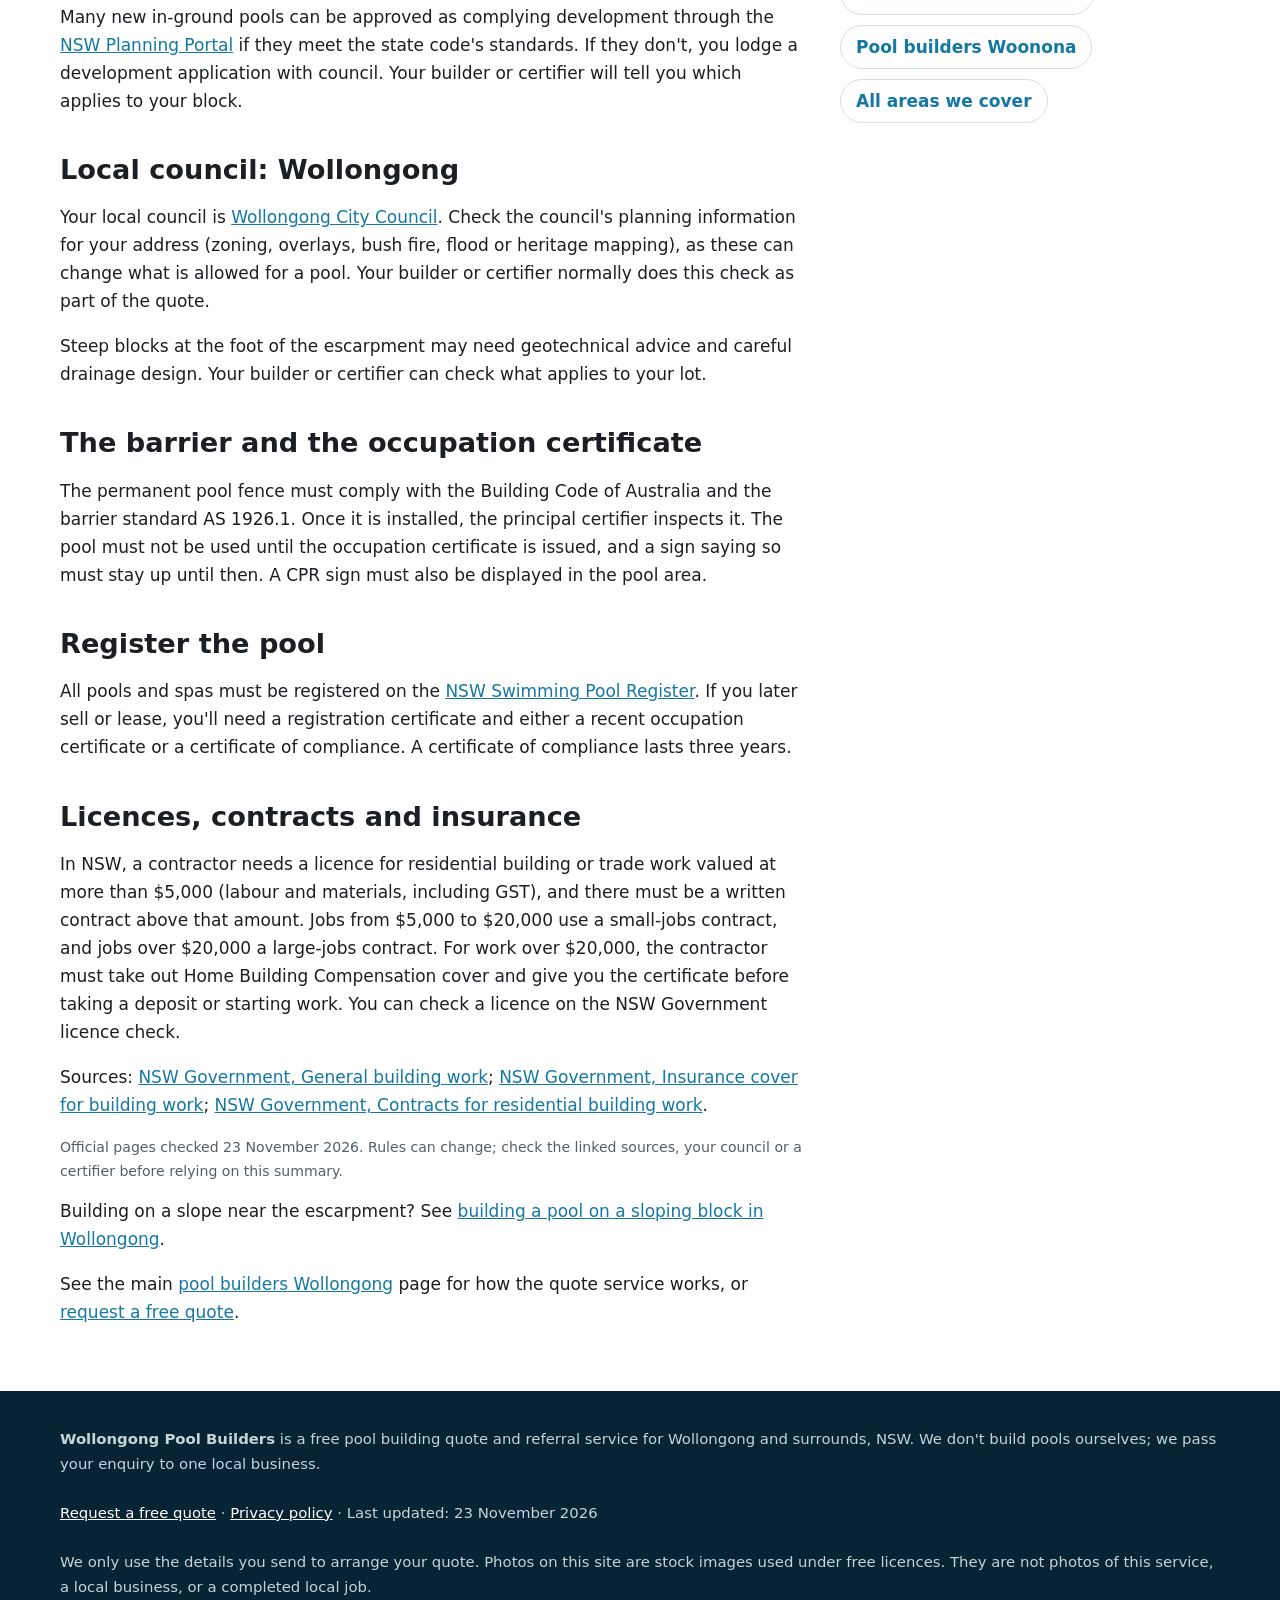
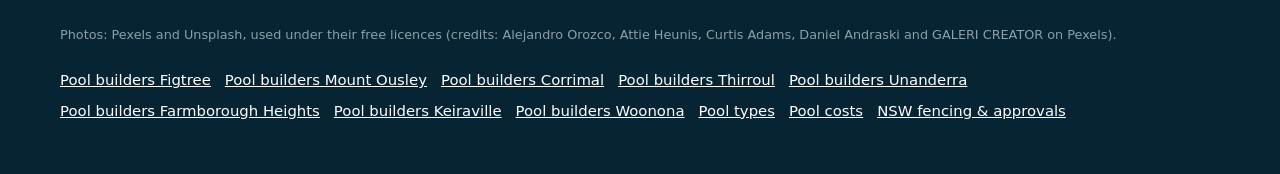
==== commit ab10f1c5: "Add guide page /pools-on-sloping-blocks/" ====
--- a/nsw-pool-fencing-approvals/index.html
+++ b/nsw-pool-fencing-approvals/index.html
@@ -20,10 +20,9 @@
 <meta name="twitter:image" content="https://wollongongpoolbuilders.com.au/img/hero.jpg">
 <script>document.documentElement.classList.add('js')</script>
 <link rel="stylesheet" href="/styles.css">
-<!-- GA4: Google tag (gtag.js) goes here once the GA4 property for wollongongpoolbuilders.com.au is created.
-<script async src="https://www.googletagmanager.com/gtag/js?id=G-XXXXXXXXXX"></script>
-<script>window.dataLayer=window.dataLayer||[];function gtag(){dataLayer.push(arguments);}gtag('js',new Date());gtag('config','G-XXXXXXXXXX');</script>
--->
+<!-- GA4 Measurement ID G-ZWHP8CDN0Y -->
+<script async src="https://www.googletagmanager.com/gtag/js?id=G-ZWHP8CDN0Y"></script>
+<script>window.dataLayer=window.dataLayer||[];function gtag(){dataLayer.push(arguments);}gtag('js',new Date());gtag('config','G-ZWHP8CDN0Y');</script>
 <script type="application/ld+json">
 {
  "@context": "https://schema.org",
@@ -127,6 +126,7 @@
 <p>Sources: <a href="https://www.nsw.gov.au/business-and-economy/licences-and-credentials/building-and-trade-licences-and-registrations/general-building-work" rel="noopener">NSW Government, General building work</a>; <a href="https://www.nsw.gov.au/business-and-economy/licences-and-credentials/building-and-trade-licences-and-registrations/insurance-cover" rel="noopener">NSW Government, Insurance cover for building work</a>; <a href="https://www.nsw.gov.au/housing-and-construction/building-or-renovating-a-home/preparing/contracts" rel="noopener">NSW Government, Contracts for residential building work</a>.</p>
 <p class="sources">Official pages checked 23 November 2026. Rules can change; check the linked sources, your council or a certifier before relying on this summary.</p>
 
+<p>Building on a slope near the escarpment? See <a href="/pools-on-sloping-blocks/">building a pool on a sloping block in Wollongong</a>.</p>
 <p class="home-link">See the main <a href="/">pool builders Wollongong</a> page for how the quote service works, or <a href="#quote">request a free quote</a>.</p>
   </article>
   <aside class="page-aside">
